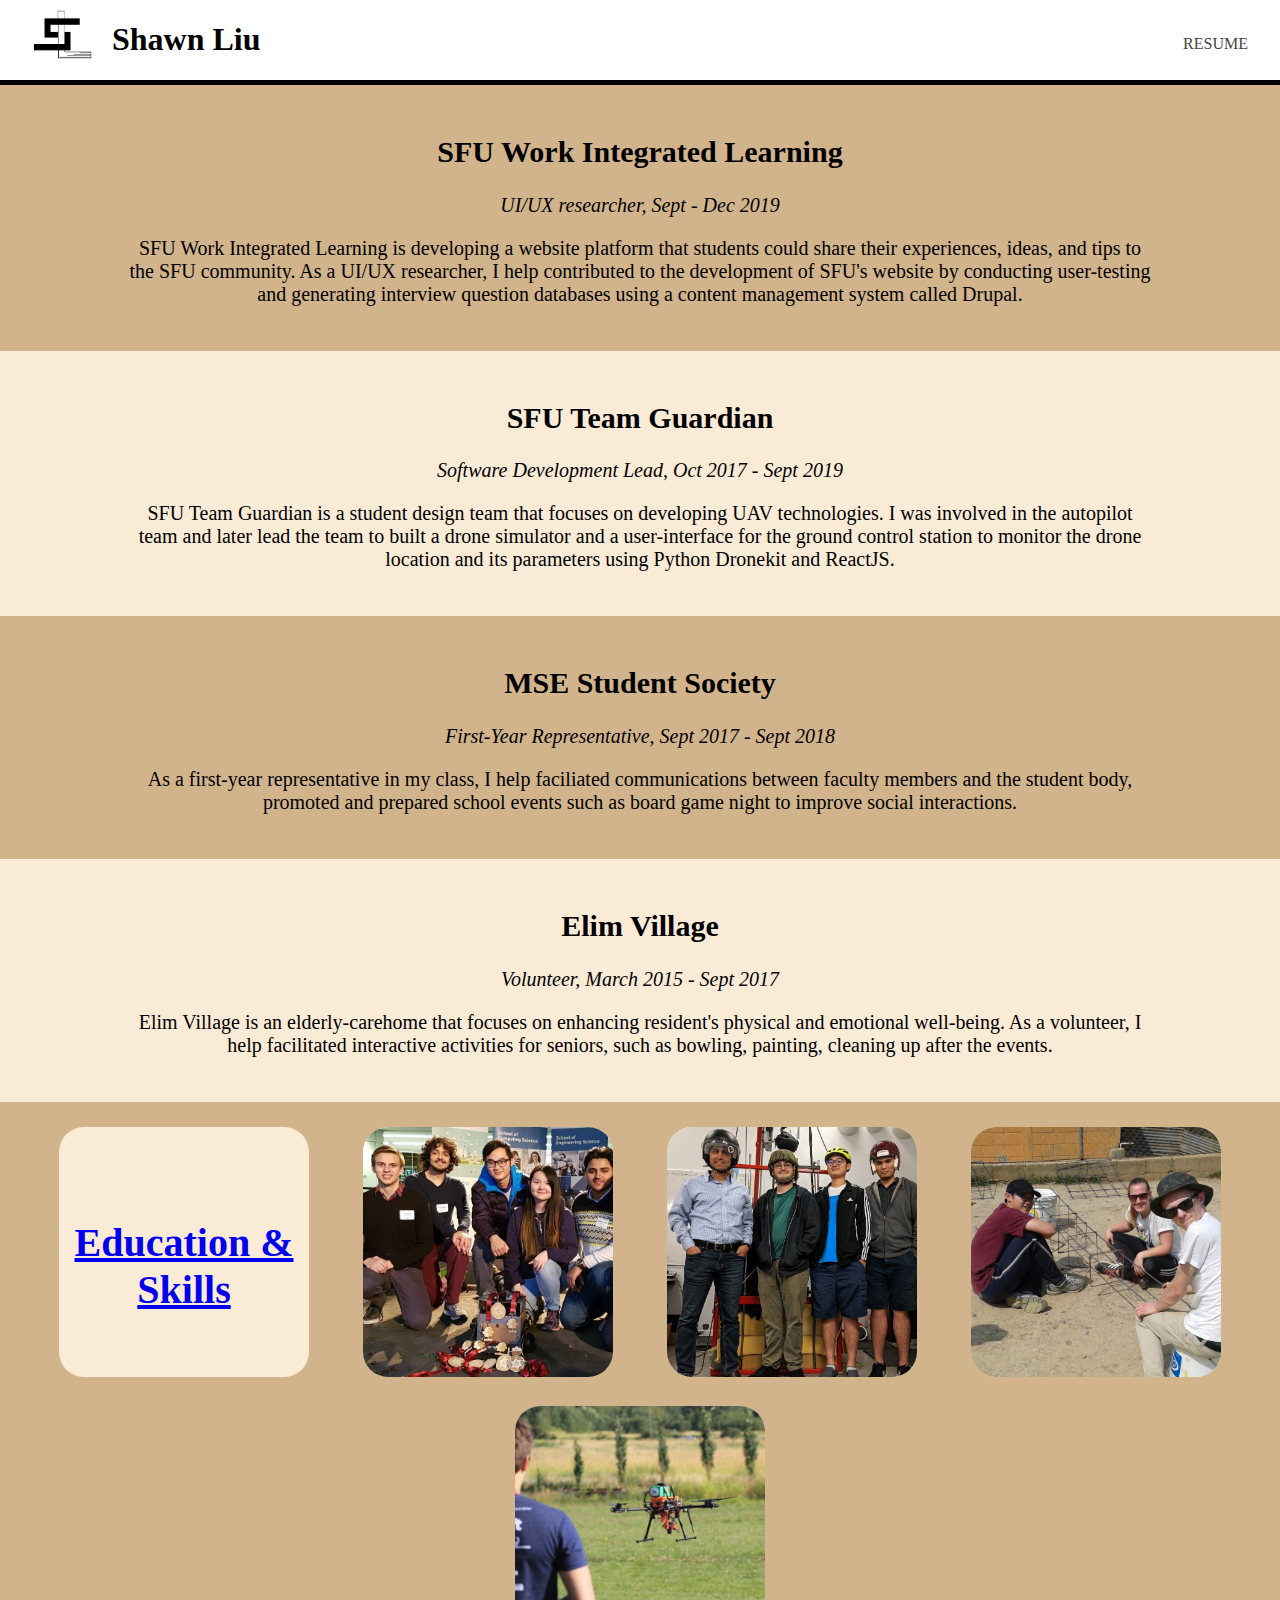
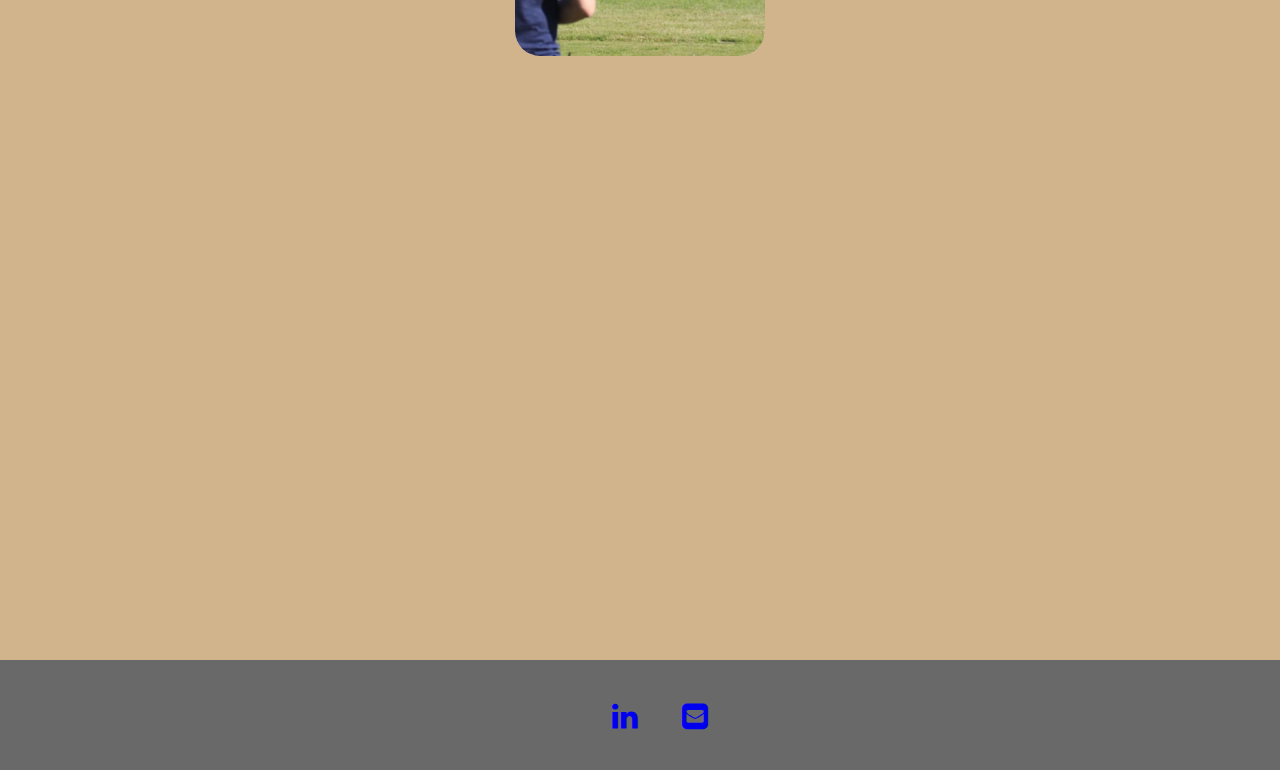
==== community.htm @ d1d61479 "Add files via upload" ====
<!DOCTYPE HTML> <!--Tells user which html version you are using -->
<html lang ="en">
    <head> 
    <meta charset = "utf-8">
    <meta name = "description" content="Personal websites"> <!-- this is used to help the search engine to find what the users are looking for-->
    <meta name="viewport" content="width=device-width, initial-scale=1">
    <title> Portfolio-Shawn Liu </title> <!-- Shows on the tab that this is "Shawn's Website" -->
    <link rel= "stylesheet" href="Shawn_web.css">
    <link rel= "stylesheet" href="https://stackpath.bootstrapcdn.com/font-awesome/4.7.0/css/font-awesome.min.css"> <!--https://www.bootstrapcdn.com/fontawesome/-->
    <body>
        <div id = "container">
            <div id = "main">
        <!--<div class = "top-container">
            <a name = "back-to-top">
                <img src = "Shawn%20web%20pic/shieldX%20group%20photo2.jpg" alt = "grad" class = "grad"></a>
            <!--<img src = "Shawn web pic/logo3.png" alt = "logo" class = "logoTop">-->
            <!--<h1 class = "heading"><span>Shawn Liu</span></h1> this well set the name for the top--> 
            <!--<p class = "headingQuote"><span><i>"You can do anything you set your mind to."</i> -Benjamin Franklin </span></p>-->
        </div>
                
        <header class = "header" id = "myHeader">
            <div class= "inner">
        <img src = "Shawn web pic/logo3.png" alt = "logo" class = "logo">
        <h1 class= "name"> Shawn Liu </h1>
        <nav>
            <ul>
                <!--<li> <a href = "#aboutme"> About Me</a></li>-->
                <!--<li> <a href = "#back-to-top">Back to Top </a> </li>-->
                <!--<li> <a href = "#education"> Education & Awards </a> </li>--> 
                <!--<li> <a href = "#Contact"> Contact </a></li>-->
                <!-- <li> <a href = "index.htm"> Home</a></li>-->
                <li> <a href = "Resume%20(10-15-2019).pdf"> Resume </a></li>
            </ul>
        </nav>
        </div>
        </header>
                
             <section class = "profile_section">
               <div class = "text">
               <h2> SFU Work Integrated Learning </h2>
                   <p><i>UI/UX researcher, Sept - Dec 2019</i></p>
                   <p>SFU Work Integrated Learning is developing a website platform that students could share their experiences, ideas, and tips to the SFU community. As a UI/UX researcher, I help contributed to the development of SFU's website by conducting user-testing and generating interview question databases using a content management system called Drupal.</p>
               </div>
           </section>
        
           <section class = "section1">
               <div class = "text">
               <h2> SFU Team Guardian</h2>
                   <p><i>Software Development Lead, Oct 2017 - Sept 2019</i></p>
                   <p>SFU Team Guardian is a student design team that focuses on developing UAV technologies. I was involved in the autopilot team and later lead the team to built a drone simulator and a user-interface for the ground control station to monitor the drone location and its parameters using Python Dronekit and ReactJS.</P>
               </div>
           </section>
        
        <section class = "profile_section">
               <div class = "text">
               <h2> MSE Student Society </h2>
                   <p><i>First-Year Representative, Sept 2017 - Sept 2018</i></p>
                   <p>As a first-year representative in my class, I help faciliated communications between faculty members and the student body, promoted and prepared school events such as board game night to improve social interactions.</p>
               </div>
           </section>
        
        <section class = "section1">
               <div class = "text">
               <h2> Elim Village</h2>
                   <p><i>Volunteer, March 2015 - Sept 2017</i></p>
                   <p>Elim Village is an elderly-carehome that focuses on enhancing resident's physical and emotional well-being. As a volunteer, I help facilitated interactive activities for seniors, such as bowling, painting, cleaning up after the events. </P>
               </div>
           </section>
                
           <section class = "career">
	           <!--<h2> Experiences</h2>--> 
           <div id = "box-wrap">
               
               <!--<a href = "roadtrip.htm">--><div class = "image-box">
                   <span id = "box1"></span>
                       <div class="thumb_content">
                           <h1><a href = "education.htm">Education & Skills</a></h1>
                       </div>
                   </div>
    
               <div class = "image-box">
                   <span id = "box2"></span>
                       <div class="thumb_content">
                           <h1><a href = "project.htm">Projects</a></h1>
                           <!--<p>Student Competition at SFU</p>-->
                       </div>
               </div>
               
               <!--<a href = "shieldX.htm">--><div class = "image-box">
                   <span id = "box3"></span>
                       <div class="thumb_content">
                           <h1><a href = "work.htm">Work Experience</a></h1>
                           <!--<p>At Shield-X Technology</p>-->
                   </div>
                   </div>
               
                <div class = "image-box">
                   <span id = "box4"></span>
                       <div class="thumb_content">
                           <h1><a href = "community.htm">Community Involvement</a></h1>
                           <!--<p>Part II</p>-->
                       </div>
               </div>
    
               <div class = "image-box">
                   <span id = "box5"></span>
                       <div class="thumb_content">
                           <h1><a href = "index.htm">About Me</h1>
                           <!--<p>UAV club at SFU</p>-->
                       </div>
               </div>
           </div>
    </section>
        </div>
        </div>
           <footer>
               <div ID = "wrapper">
           <h2> <a name = "Contact"></a> </h2>
              <div class = "wrapper">
                  <ul>
                      <!--<li class = "footer-icon"><i class="fa fa-facebook-square"></i></li>-->
                      <!--<li class = "footer-icon"><i class="fa fa-instagram"></i></li>-->
                      <li class = "footer-icon"><a href = "https://www.linkedin.com/in/shawn-j-liu/"><i class="fa fa-linkedin"></i></a></li>
                      <li class = "footer-icon"><a href = "liushawnshawn@gmail.com"><i class="fa fa-envelope-square"></i></a></li>
                      <!--<li class = "footer-icon"><i class="fa fa-phone-square"></i></li>-->
                  </ul>
               </div>
               </div>
           </footer>

    <script src="https://ajax.googleapis.com/ajax/libs/jquery/3.4.1/jquery.min.js"></script> <!-- include JQuery-->
    <script>
        //Fades in the page by removing the fade out class.
        document.body.className += ' fade-out';
        $(function() {
            $('body').removeClass('fade-out');
        });
        // When the user scrolls the page, execute myFunction 
        window.onscroll = function() {myFunction()};

        // Get the header
        var header = document.getElementById("myHeader");

        // Get the offset position of the navbar
        var sticky = header.offsetTop;

        // Add the sticky class to the header when you reach its scroll position. Remove "sticky" when you leave the scroll position
        function myFunction() {
            if (window.pageYOffset > sticky) {
                header.classList.add("sticky");
            } else {
            header.classList.remove("sticky");
            }
        }
    </script>
    </body>
    </head>
    
    
</html>
---- Shawn_web.css ----
html {
    height: 100%;
    margin: 0;
    padding: 0; 
    #font: arial; 
}
body {
    height 100%; 
    margin:0;
    padding: 0px; 
    z-index: -10; 
    
    opacity: 1;
    transition: 1s opacity; 
}

body.fade-out {
    opacity: 0;
    transition: none;
}

.heading{
    position: absolute;
    top: 40px;
    left: -500px;
    width: 100%;
}

.heading span{
    color:white;
    font: bold 45px Helvetica;
    padding: 10px;
}

.headingQuote{
    position: absolute; 
    top: 500px;
    left: 1000px;
    width:30%; 
}

.headingQuote span{
    color:white;
    font: bold 35px Helvetica;
    padding: 10px;
}
.name {
    float: left; 
    padding-left: 20px;
}

.logo {
    padding-top: 10px;
    float: left;
    width: 60px;
}

nav {
    float: right;
}

header::after {
    content: '';
    display: table;
    clear: both;
}

nav ul{
    margin: 0;
    padding: 0;
    list-style: none;
}

nav li{
    display: inline-block; 
    #margin-left: 35px; 
    padding-top: 30px; 
    position: relative;
}

nav ul li a {
    color: #444; 
    text-decoration: none;
    text-transform: uppercase; 
}

nav a:hover {
    color:#000; 
}

nav a::before {
    content: '';
    display: block;
    height: 5px;
    width: 100%;
    background-color: #444; 
    
    top:0;
    width: 0%;
}

nav a:hover:before{
    width: 100%; 
}

.header{ 
    background-color: white;
    border-bottom: 5px solid black; 
    z-index: 2; 
}

.inner{
    width: 95%;
    margin: 0 auto;  
}
.profile {
    display:block;
    margin-left: auto;
    margin-right: auto;
    vertical-align: middle; 
    border-radius: 50%;
    border-style: solid;
    height: 250px;
    width: auto;
}

.profile_section {
    padding-top: 25px;
    padding-bottom: 25px; 
    margin: auto; 
    width: 100%;
    #background-image: url("file:///C:/Users/Shawn/Desktop/Shawn%20web%20pic/background_photo.jpg"); 
    #background-size: 1600px; 
    #background-repeat: no-repeat; 
    #background-attachment: fixed; 
    background-color: tan;
   
}

.section1 {
    background-color: antiquewhite; 
    padding-top: 25px;
    padding-bottom: 25px; 
    margin: auto; 
    width: 100%;
    z-index: 1;
}

/* The sticky class is added to the header with JS when it reaches its scroll position */
.sticky {
  position: fixed;
  top: 0;
  width: 100%
}

.top-container {
  position: relative; 
  text-align: center;
}


.sticky + .profile_section {
  padding-top: 120px;
}

.grad{
    width: 100%; 
}

.career{ 
    padding-top: 25px; 
    #padding-bottom: 0px; 
    margin: auto; 
    width: 100%;
    #background-image: url("file:///C:/Users/Shawn/Desktop/Shawn%20web%20pic/background_photo.jpg"); 
    #background-size: 1300px; 
    #background-repeat: no-repeat; 
    #background-attachment: fixed; 
    background-color: tan;
    vertical-align: middle; 
}

@media only screen and (max-width: 1525px) {
    .career{
        padding-bottom: 575px; 
    }
    .headingQuote{
    z-index: -100;  
}
}

@media only screen and (max-width: 920px) {
    .career{
        padding-bottom: 0px; 
    }
}

@media only screen and (max-width: 615px) {
    .career{
        padding-bottom: 0px; 
    }
   
}

.career h2{
    text-align: center; 
}


box-wrap{
    width:100%; 
    #height: 0px; 
    margin: 0 auto; 
    overflow: relative; 
    text-align: center; 
    
}

.image-box{
    width: 250px;
    height: 250px;
    #float: left;
    display: inline-block;
    overflow: hidden;
    position: relative; 
    margin: 0px 25px 25px 25px; 
    background: antiquewhite; 
    border-radius: 10%;
    #border: 1px solid #666;
    text-align: left; 
    
}

.thumb_content{
    padding: 65px 15px 0 15px; color: black;
    text-align: center; 
    font-size: 15pt;
}

#box1{
    top: 0; 
    width: 250px; 
    height: 250px;
    position: absolute; 
    display: inline-block; 
    background: url("Shawn%20web%20pic/road_trip.jpg") no-repeat; 
    background-size: 400px;  
    
    -webkit-transition: top .3s ease-in-out; 
}

#box2{
    top: 0; 
    width: 250px; 
    height: 250px;
    position: absolute; 
    display: inline-block; 
    background: url("Shawn web pic/ecobotteam1.jpg") no-repeat; 
    background-size: 270px;
    
    -webkit-transition: top .3s ease-in-out; 
}

#box3{
    top: 0; 
    width: 250px; 
    height: 250px;
    position: absolute; 
    display: inline-block; 
    background: url("Shawn web pic/shieldX group photo.jpg") no-repeat; 
    background-size: 260px;
    
    -webkit-transition: top .3s ease-in-out; 
}

#box4{
    top: 0; 
    width: 250px; 
    height: 250px;
    position: absolute; 
    display: inline-block; 
    background: url("Shawn%20web%20pic/community%20involvement.jpg") no-repeat; 
    background-size: 260px;
    
    -webkit-transition: top .3s ease-in-out; 
}

#box5{
    top: 0; 
    width: 250px; 
    height: 250px;
    position: absolute; 
    display: inline-block; 
    background: url("Shawn%20web%20pic/drone.png") no-repeat; 
    background-size: 270px;
    
    -webkit-transition: top .3s ease-in-out; 
}
.image-box:hover #box1 {
    top: -250px;
}

.image-box:hover #box2 {
    top: -250px;
}

.image-box:hover #box3 {
    top: -250px;
}
.image-box:hover #box4 {
    top: -250px;
}
.image-box:hover #box5 {
    top: -250px;
}
.footer-icon{
    #list-style:none;
    #margin: auto;
    display: inline-block;
    font-size: 30px;
    padding: 20px 20px;
    color: #fff;
    #border: 1px solid #fff;
    #border-radius: 25%;
    transition: .5s; 
}

.text{
    margin: auto; 
    font-size: 20px; 
    width: 80%; 
    position: relative; 
    text-align: center; 
}


footer{
    background-color: dimgrey; 
    text-align: center; 
    position: absolute; 
    width: 100%;
    float: center;
}
.footer-icon:hover {
    color: #292929;
    #border: 1px solid #292929;
    transition: .5s; 
}



.text h2{
    float: center; 
}

@viewport {
    width: device-width;
    zoom: 1.0; 
}


#container {
    #min-height: 80%;
    text-align: center; 
}

#main {
    overflow: hidden;
}
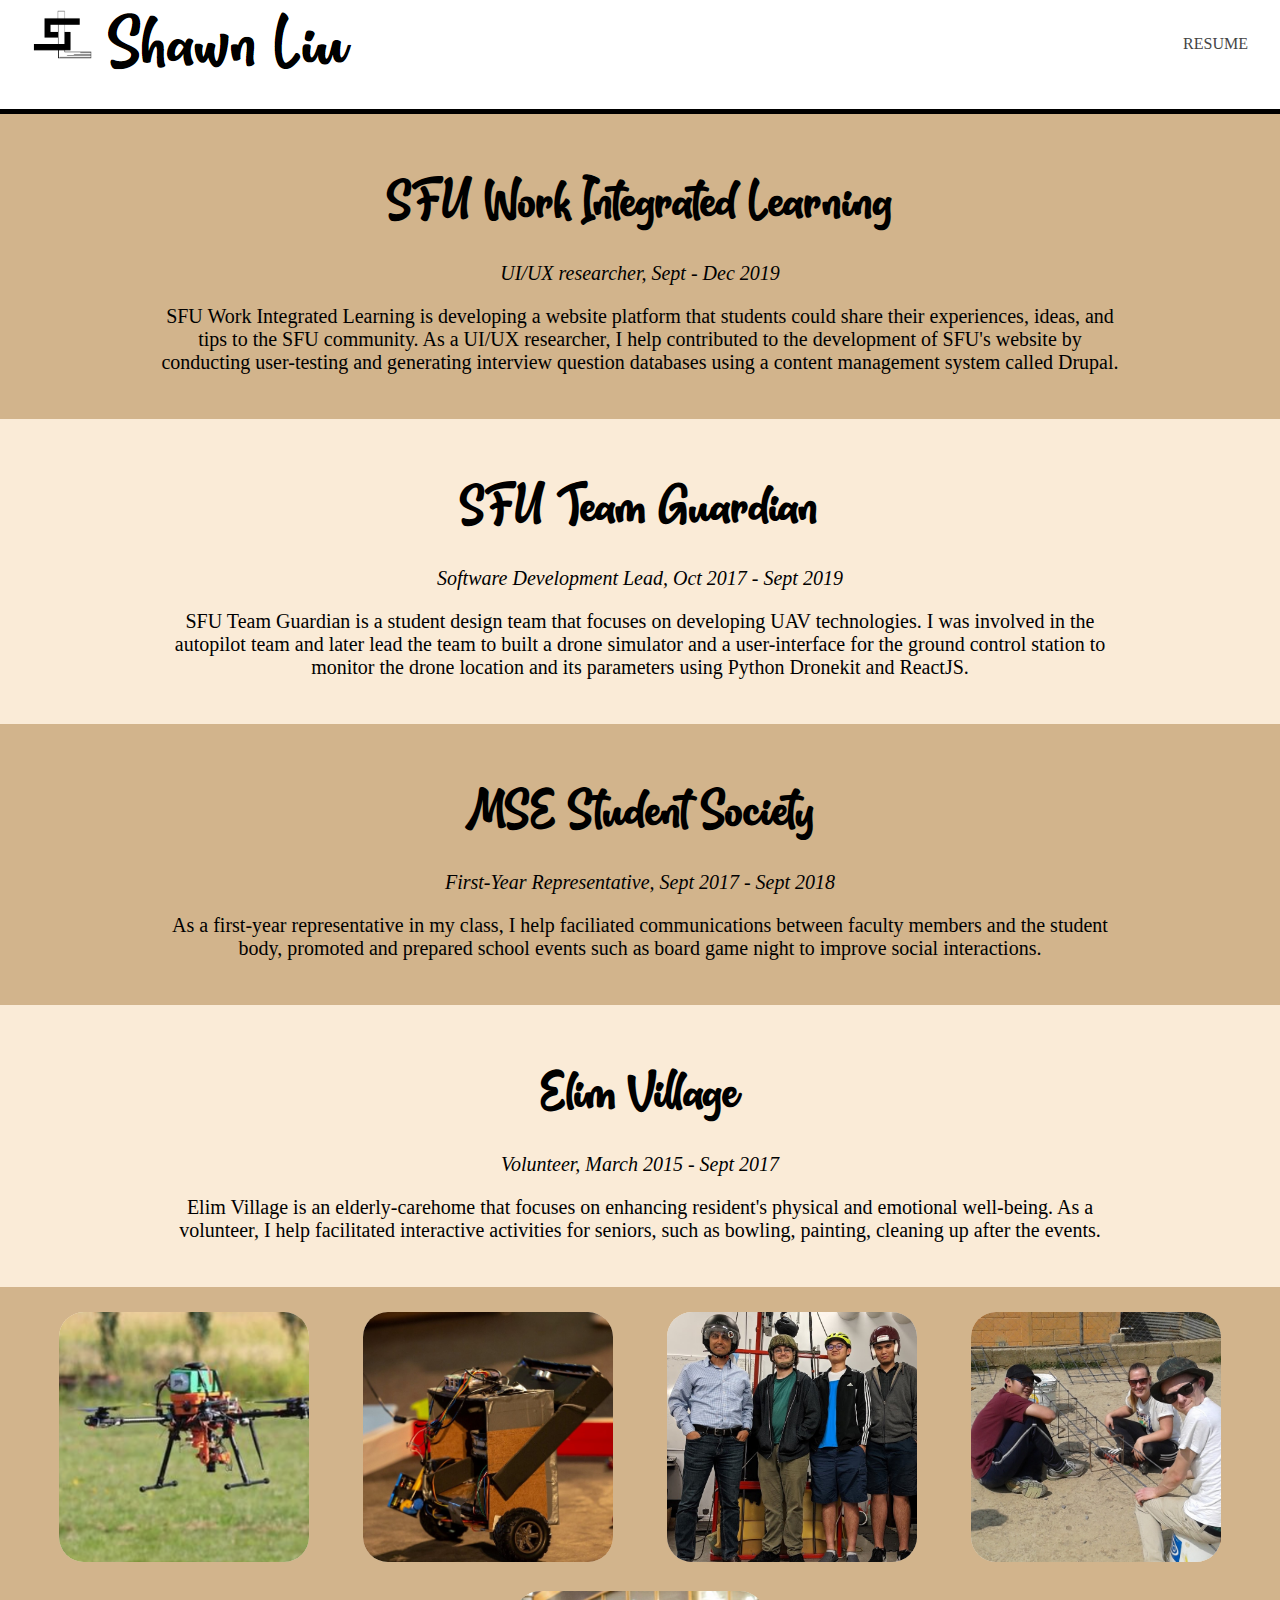
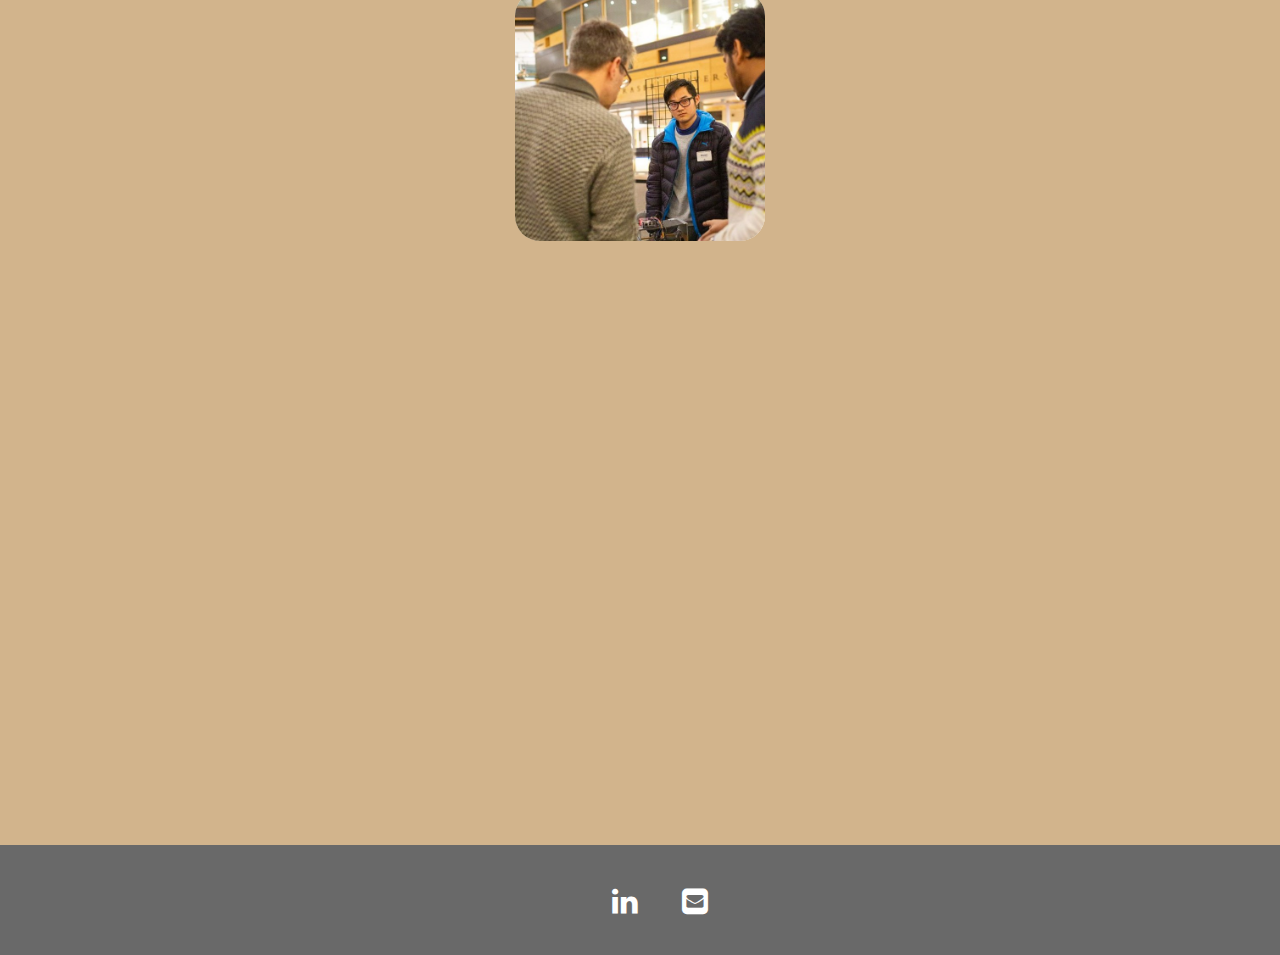
==== commit 884f956a: "Add files via upload" ====
--- a/community.htm
+++ b/community.htm
@@ -21,7 +21,7 @@
         <header class = "header" id = "myHeader">
             <div class= "inner">
         <img src = "Shawn web pic/logo3.png" alt = "logo" class = "logo">
-        <h1 class= "name"> Shawn Liu </h1>
+        <h1 class= "name"> <img src = "Shawn web pic/name title.png" ></h1>
         <nav>
             <ul>
                 <!--<li> <a href = "#aboutme"> About Me</a></li>-->
@@ -73,15 +73,15 @@
                
                <!--<a href = "roadtrip.htm">--><div class = "image-box">
                    <span id = "box1"></span>
-                       <div class="thumb_content">
-                           <h1><a href = "education.htm">Education & Skills</a></h1>
+                       <div class="thumb_content" >
+                           <h1><a href = "education.htm" data-ajax="false">Education & Skills</a></h1>
                        </div>
                    </div>
     
                <div class = "image-box">
                    <span id = "box2"></span>
                        <div class="thumb_content">
-                           <h1><a href = "project.htm">Projects</a></h1>
+                           <h1><a href = "project.htm" data-ajax="false">Projects</a></h1>
                            <!--<p>Student Competition at SFU</p>-->
                        </div>
                </div>
@@ -89,7 +89,7 @@
                <!--<a href = "shieldX.htm">--><div class = "image-box">
                    <span id = "box3"></span>
                        <div class="thumb_content">
-                           <h1><a href = "work.htm">Work Experience</a></h1>
+                           <h1><a href = "work.htm" data-ajax="false">Work Experience</a></h1>
                            <!--<p>At Shield-X Technology</p>-->
                    </div>
                    </div>
@@ -97,7 +97,7 @@
                 <div class = "image-box">
                    <span id = "box4"></span>
                        <div class="thumb_content">
-                           <h1><a href = "community.htm">Community Involvement</a></h1>
+                           <h1><a href = "community.htm" data-ajax="false">Community Involvement</a></h1>
                            <!--<p>Part II</p>-->
                        </div>
                </div>
@@ -105,7 +105,7 @@
                <div class = "image-box">
                    <span id = "box5"></span>
                        <div class="thumb_content">
-                           <h1><a href = "index.htm">About Me</h1>
+                           <h1><a href = "index.htm" data-ajax="false">About Me</h1>
                            <!--<p>UAV club at SFU</p>-->
                        </div>
                </div>
@@ -152,6 +152,8 @@
             header.classList.remove("sticky");
             }
         }
+        
+   
     </script>
     </body>
     </head>
--- a/Shawn_web.css
+++ b/Shawn_web.css
@@ -46,7 +46,10 @@
 }
 .name {
     float: left; 
-    padding-left: 20px;
+    padding-left: 10px;
+    font-family: Velfo;
+    margin-top: 0px;
+    margin-bottom: 0px;
 }
 
 .logo {
@@ -62,7 +65,7 @@
 header::after {
     content: '';
     display: table;
-    clear: both;
+    clear: both; 
 }
 
 nav ul{
@@ -230,11 +233,19 @@
     text-align: left; 
     
 }
-
+@font-face{
+    font-family: Velfo;
+    src:url("Shawn%20web%20pic/Velfo.otf");
+    src:local('Velfo'),
+        local('Velfo'),
+        url('Velfo.otf') format('opentype'),
+        url('Velfo.svg#font') format('svg');
+}
 .thumb_content{
-    padding: 65px 15px 0 15px; color: black;
+    padding: 35px 15px 0 15px; color: black;
     text-align: center; 
     font-size: 15pt;
+    font-family: Velfo; 
 }
 
 #box1{
@@ -243,7 +254,7 @@
     height: 250px;
     position: absolute; 
     display: inline-block; 
-    background: url("Shawn%20web%20pic/road_trip.jpg") no-repeat; 
+    background: url("Shawn web pic/drone.png") no-repeat; 
     background-size: 400px;  
     
     -webkit-transition: top .3s ease-in-out; 
@@ -255,7 +266,7 @@
     height: 250px;
     position: absolute; 
     display: inline-block; 
-    background: url("Shawn web pic/ecobotteam1.jpg") no-repeat; 
+    background: url("Shawn%20web%20pic/ecobot.jpg") no-repeat; 
     background-size: 270px;
     
     -webkit-transition: top .3s ease-in-out; 
@@ -291,7 +302,7 @@
     height: 250px;
     position: absolute; 
     display: inline-block; 
-    background: url("Shawn%20web%20pic/drone.png") no-repeat; 
+    background: url("Shawn web pic/me and ecobot.jpg") no-repeat; 
     background-size: 270px;
     
     -webkit-transition: top .3s ease-in-out; 
@@ -325,10 +336,22 @@
     transition: .5s; 
 }
 
+.footer-icon a{
+    text-decoration: none;
+    color: #fff;
+    transition: .5s; 
+}
+
+.footer-icon a:hover{
+    text-decoration: none;
+    color: #fff;
+    transition: .5s; 
+}
+
 .text{
     margin: auto; 
     font-size: 20px; 
-    width: 80%; 
+    width: 75%; 
     position: relative; 
     text-align: center; 
 }
@@ -367,3 +390,16 @@
 #main {
     overflow: hidden;
 }
+
+.thumb_content a{
+    text-decoration: none;
+    color: black;
+}
+
+.thumb_content a:hover{
+    color: black;
+}
+
+h2{
+    font-family: Velfo;
+}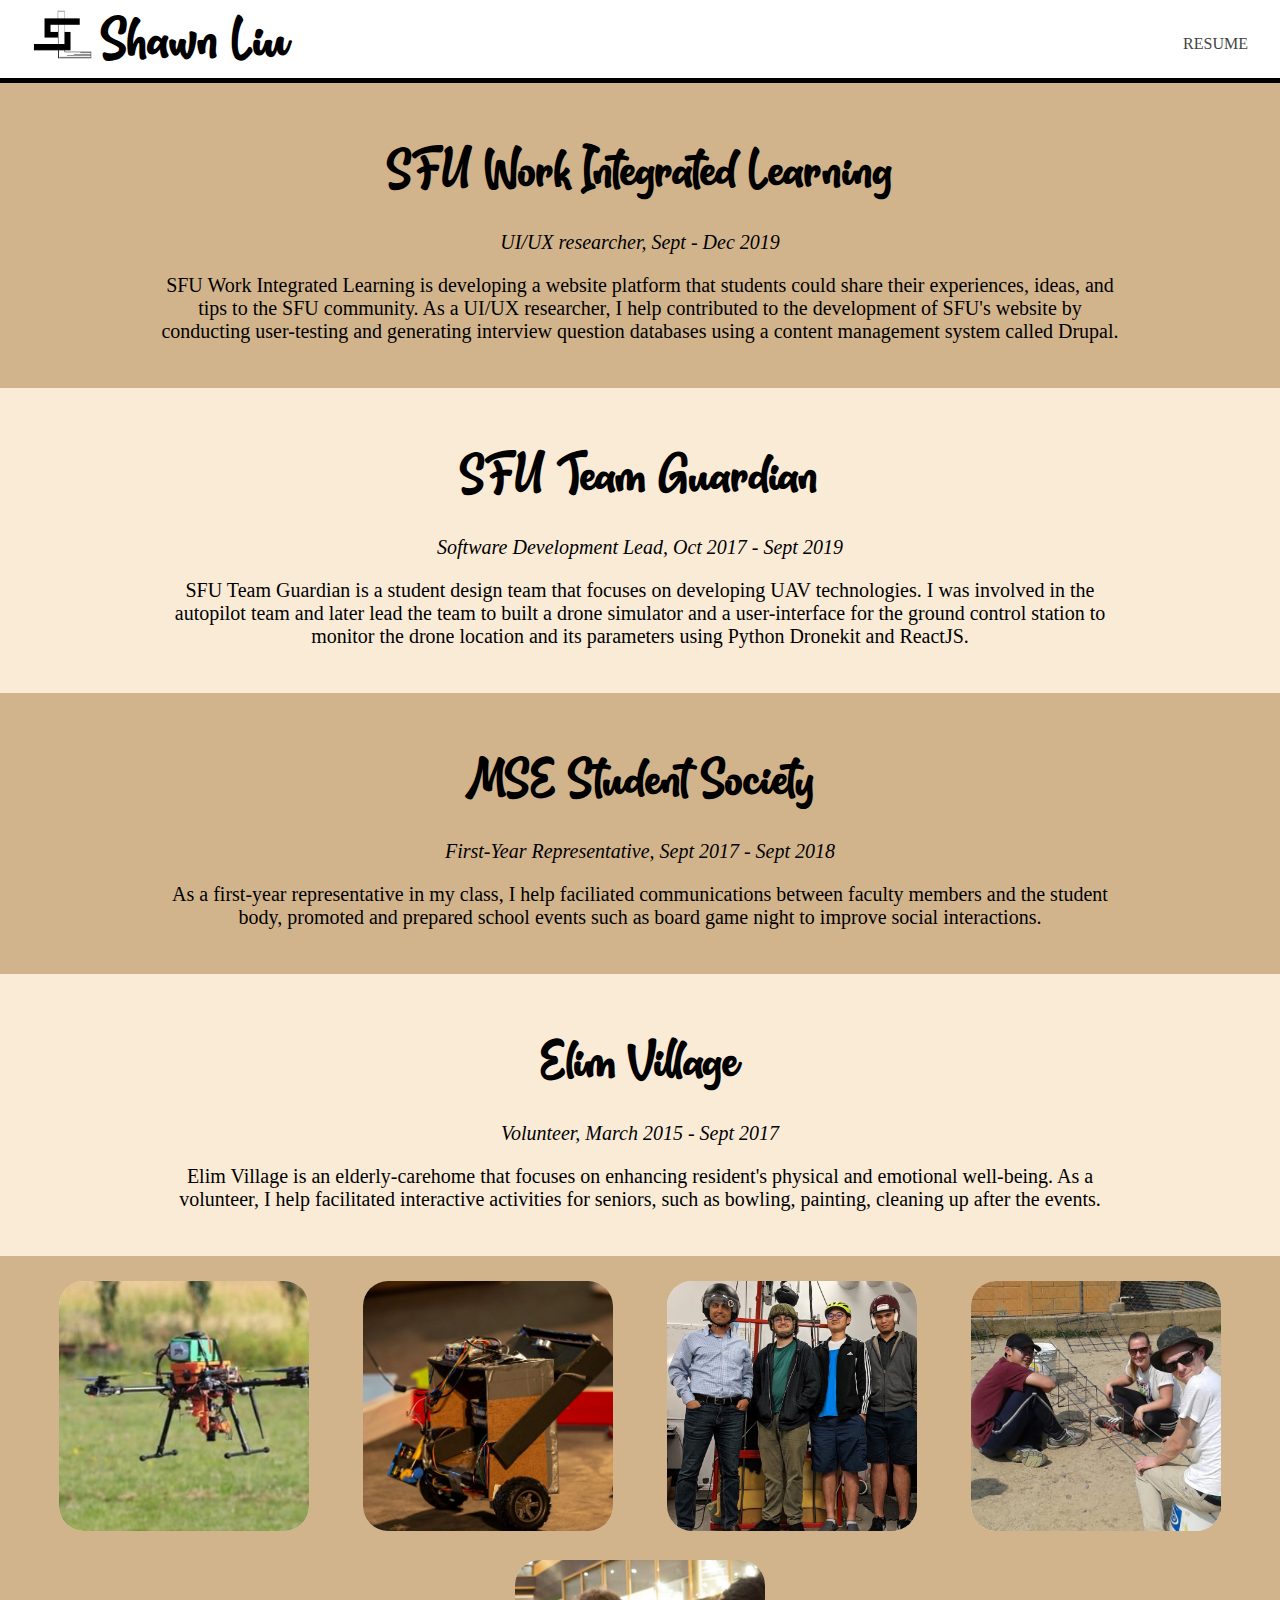
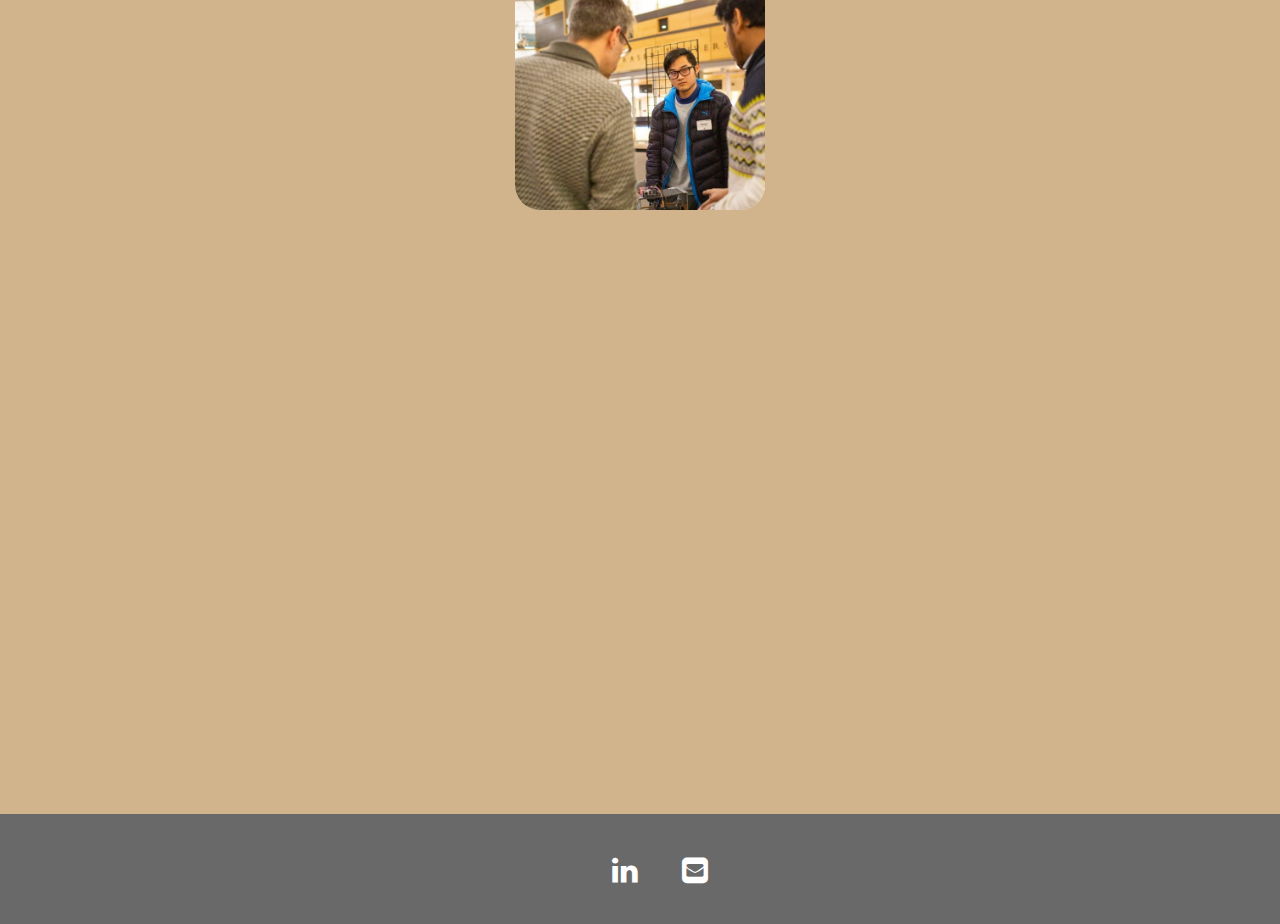
==== commit cc7c9d87: "Add files via upload" ====
--- a/community.htm
+++ b/community.htm
@@ -21,7 +21,8 @@
         <header class = "header" id = "myHeader">
             <div class= "inner">
         <img src = "Shawn web pic/logo3.png" alt = "logo" class = "logo">
-        <h1 class= "name"> <img src = "Shawn web pic/name title.png" ></h1>
+        <!--<h1 class= "name"> <img src = "Shawn web pic/name title.png" ></h1>-->
+        <h1 class= "name"> Shawn Liu</h1>   
         <nav>
             <ul>
                 <!--<li> <a href = "#aboutme"> About Me</a></li>-->
--- a/Shawn_web.css
+++ b/Shawn_web.css
@@ -50,6 +50,12 @@
     font-family: Velfo;
     margin-top: 0px;
     margin-bottom: 0px;
+}
+
+.name img{
+    #padding-top:5pt;
+    #width:130pt;
+    #height:auto;
 }
 
 .logo {
@@ -401,5 +407,5 @@
 }
 
 h2{
-    font-family: Velfo;
+    font-family: Velfo, Verdana;
 }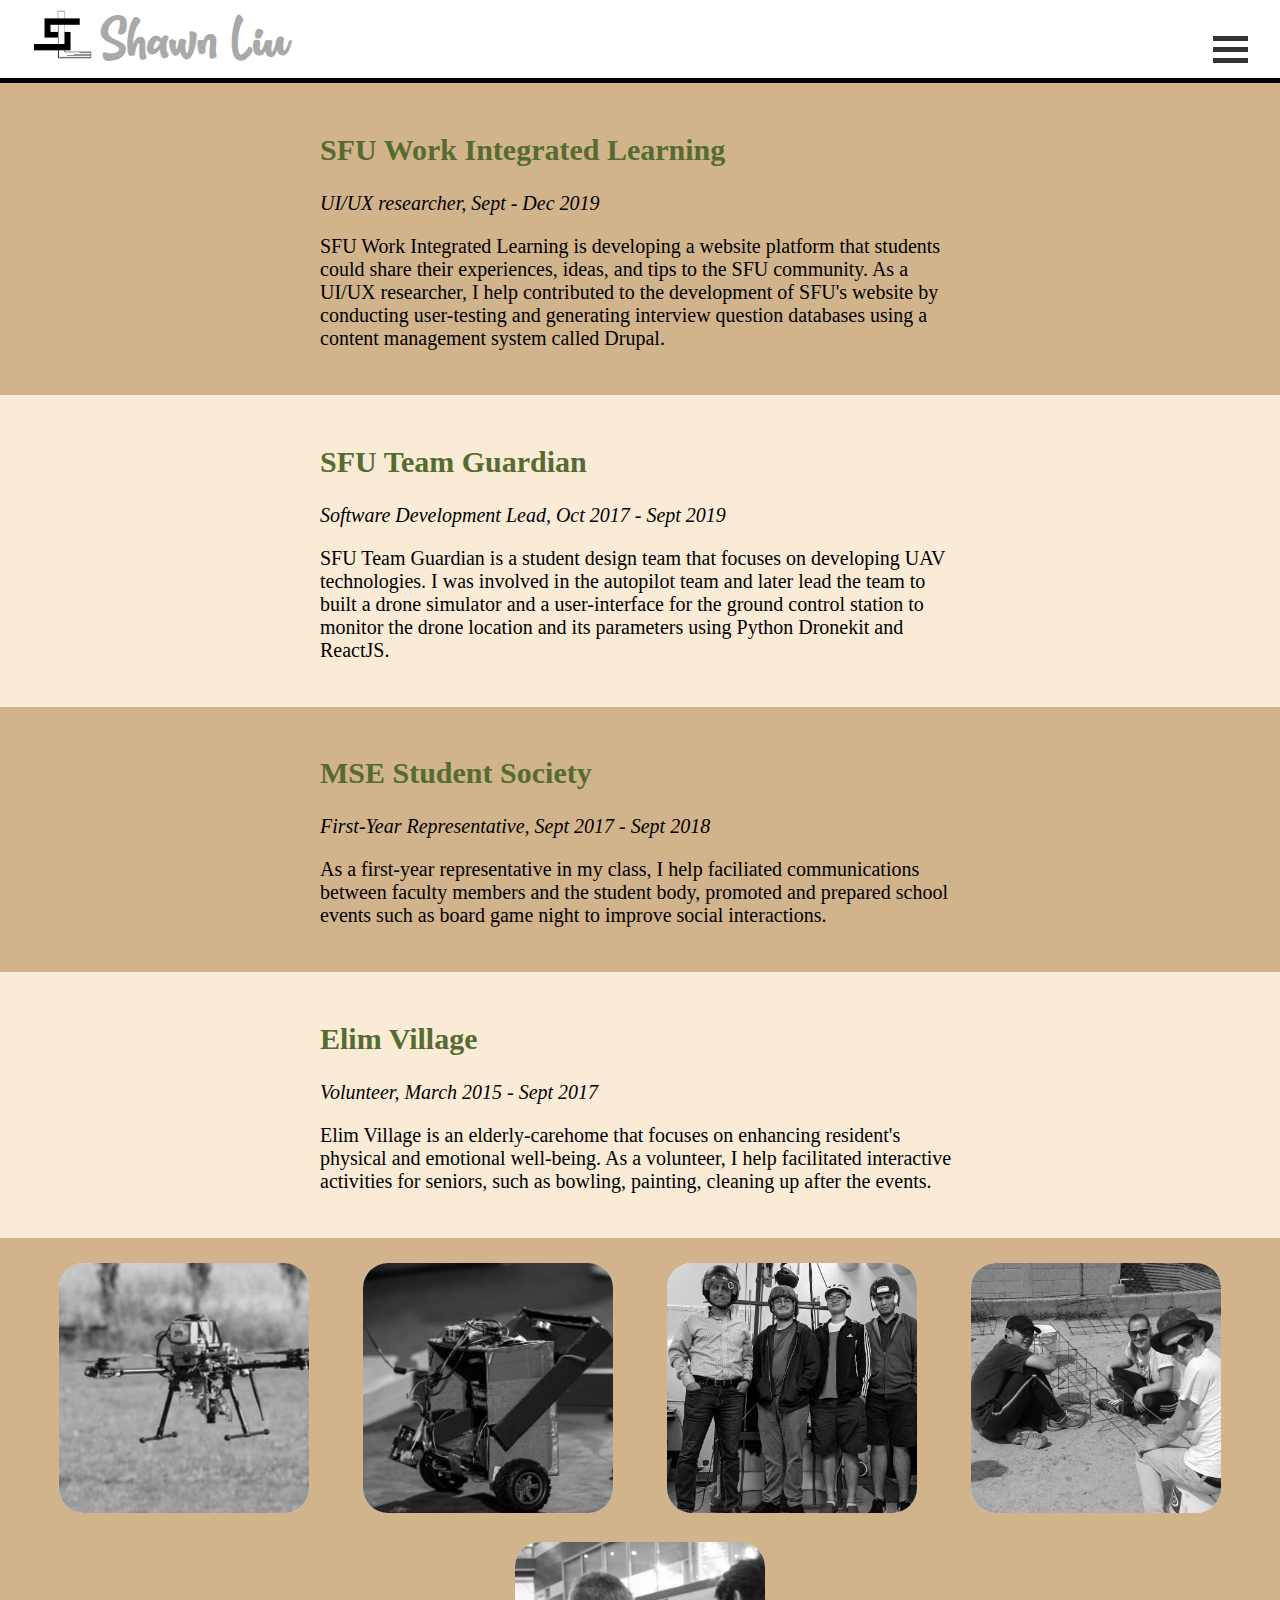
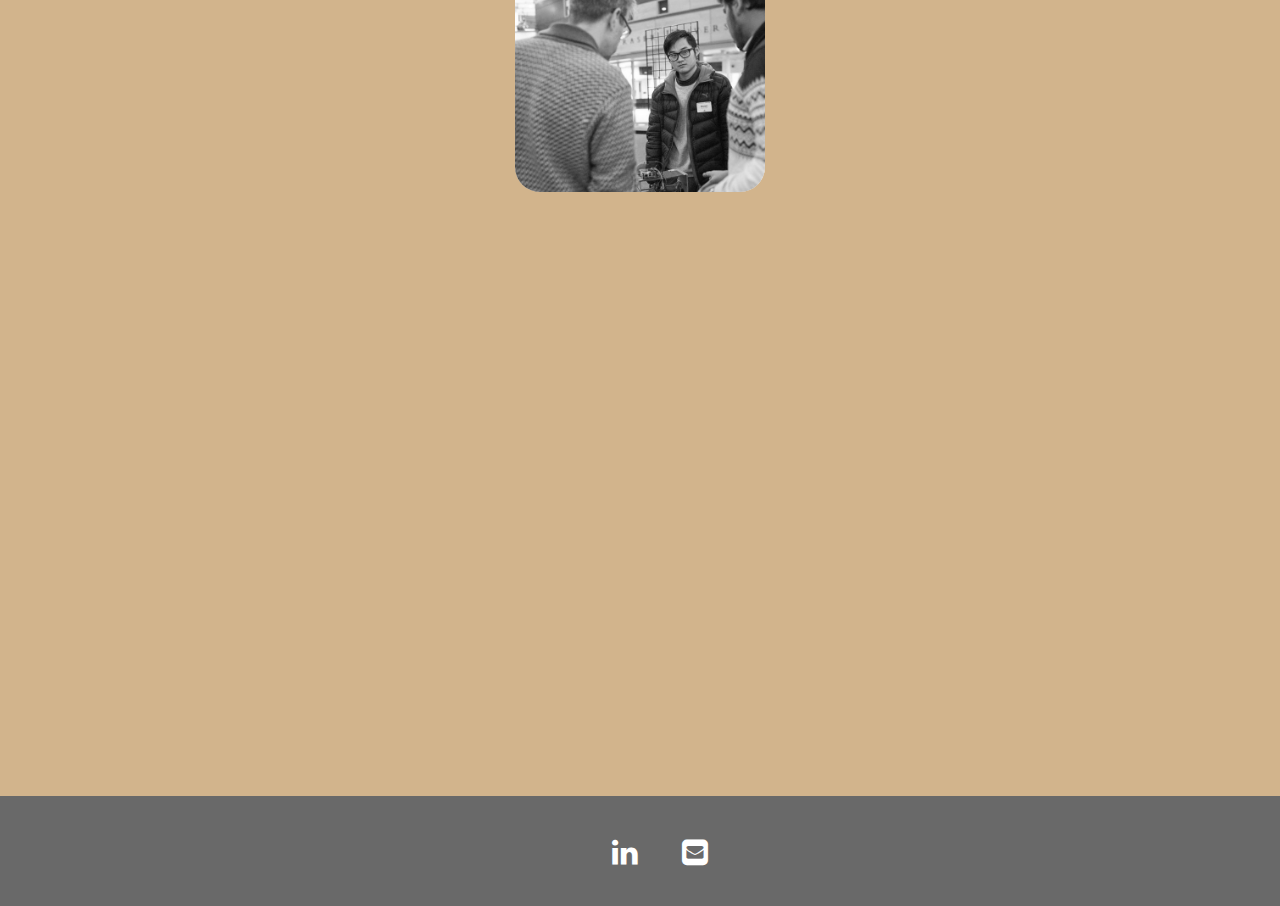
==== commit cfc632d6: "Add files via upload" ====
--- a/community.htm
+++ b/community.htm
@@ -25,12 +25,22 @@
         <h1 class= "name"> Shawn Liu</h1>   
         <nav>
             <ul>
-                <!--<li> <a href = "#aboutme"> About Me</a></li>-->
-                <!--<li> <a href = "#back-to-top">Back to Top </a> </li>-->
-                <!--<li> <a href = "#education"> Education & Awards </a> </li>--> 
-                <!--<li> <a href = "#Contact"> Contact </a></li>-->
-                <!-- <li> <a href = "index.htm"> Home</a></li>-->
-                <li> <a href = "Resume%20(10-15-2019).pdf"> Resume </a></li>
+                <li> <div class="dropdown">
+                    <div class="container1" onclick="myFunction(this)">
+                        <div class="bar1"></div>
+                        <div class="bar2"></div>
+                        <div class="bar3"></div>
+                        </div>
+                        <!--<button class="dropbtn">Dropdown</button>-->
+                        <div class="dropdown-content">
+                        <a href = "index.htm" data-ajax="false">About Me</a>
+                        <a href = "education.htm" data-ajax="false">Education & Skills</a>
+                        <a href = "project.htm" data-ajax="false">Projects</a>
+                        <a href = "work.htm" data-ajax="false">Work Experience</a>
+                        <a href = "community.htm" data-ajax="false">Community Involvement</a>
+                        <a href = "Resume%20(10-15-2019).pdf">My Resume</a>
+                        </div>
+                    </div></li>
             </ul>
         </nav>
         </div>
@@ -154,8 +164,8 @@
             }
         }
         
-   
     </script>
+    
     </body>
     </head>
     
--- a/Shawn_web.css
+++ b/Shawn_web.css
@@ -50,6 +50,7 @@
     font-family: Velfo;
     margin-top: 0px;
     margin-bottom: 0px;
+    color:darkgrey;
 }
 
 .name img{
@@ -164,7 +165,13 @@
 
 .top-container {
   position: relative; 
-  text-align: center;
+  text-align: left;
+}
+
+.top-container img{
+    -webkit-filter: grayscale(100%); /* Safari 6.0 - 9.0 */
+    filter: grayscale(100%);
+    height: 20%;
 }
 
 
@@ -264,7 +271,10 @@
     background-size: 400px;  
     
     -webkit-transition: top .3s ease-in-out; 
-}
+     -webkit-filter: grayscale(100%); /* Safari 6.0 - 9.0 */
+    filter: grayscale(100%);
+}
+
 
 #box2{
     top: 0; 
@@ -274,7 +284,8 @@
     display: inline-block; 
     background: url("Shawn%20web%20pic/ecobot.jpg") no-repeat; 
     background-size: 270px;
-    
+    -webkit-filter: grayscale(100%); /* Safari 6.0 - 9.0 */
+    filter: grayscale(100%);
     -webkit-transition: top .3s ease-in-out; 
 }
 
@@ -286,7 +297,8 @@
     display: inline-block; 
     background: url("Shawn web pic/shieldX group photo.jpg") no-repeat; 
     background-size: 260px;
-    
+    -webkit-filter: grayscale(100%); /* Safari 6.0 - 9.0 */
+    filter: grayscale(100%);
     -webkit-transition: top .3s ease-in-out; 
 }
 
@@ -298,7 +310,8 @@
     display: inline-block; 
     background: url("Shawn%20web%20pic/community%20involvement.jpg") no-repeat; 
     background-size: 260px;
-    
+    -webkit-filter: grayscale(100%); /* Safari 6.0 - 9.0 */
+    filter: grayscale(100%);
     -webkit-transition: top .3s ease-in-out; 
 }
 
@@ -310,7 +323,8 @@
     display: inline-block; 
     background: url("Shawn web pic/me and ecobot.jpg") no-repeat; 
     background-size: 270px;
-    
+    -webkit-filter: grayscale(100%); /* Safari 6.0 - 9.0 */
+    filter: grayscale(100%);
     -webkit-transition: top .3s ease-in-out; 
 }
 .image-box:hover #box1 {
@@ -357,11 +371,10 @@
 .text{
     margin: auto; 
     font-size: 20px; 
-    width: 75%; 
+    width: 50%; 
     position: relative; 
-    text-align: center; 
-}
-
+    text-align: left; 
+}
 
 footer{
     background-color: dimgrey; 
@@ -399,7 +412,7 @@
 
 .thumb_content a{
     text-decoration: none;
-    color: black;
+    color: darkgrey;
 }
 
 .thumb_content a:hover{
@@ -407,5 +420,72 @@
 }
 
 h2{
-    font-family: Velfo, Verdana;
-}+    #font-family: Velfo, Verdana;
+    color:darkolivegreen;
+}
+
+p{
+    text-align: left;
+}
+
+
+
+#.dropdown {
+  position: relative;
+  display: inline-block;
+}
+
+.dropdown-content {
+  display: none;
+  position: absolute;
+  background-color: #f1f1f1;
+  min-width: 160px;
+  box-shadow: 0px 8px 16px 0px rgba(0,0,0,0.2);
+  z-index: 1;
+  right: 0;
+}
+
+.dropdown-content a {
+  color: black;
+  padding: 12px 16px;
+  text-decoration: none;
+  display: block;
+}
+
+.dropdown-content a:hover {background-color: #ddd;}
+
+.dropdown:hover .dropdown-content {display: block; text-align: left; }
+
+
+.container1 {
+  display: inline-block;
+  cursor: pointer;
+}
+
+.bar1, .bar2, .bar3 {
+  width: 35px;
+  height: 5px;
+  background-color: #333;
+  margin: 6px 0;
+  transition: 0.4s;
+}
+
+.change .bar1 {
+  -webkit-transform: rotate(-45deg) translate(-9px, 6px);
+  transform: rotate(-45deg) translate(-9px, 6px);
+}
+
+.change .bar2 {opacity: 0;}
+
+.change .bar3 {
+  -webkit-transform: rotate(45deg) translate(-8px, -8px);
+  transform: rotate(45deg) translate(-8px, -8px);
+}
+
+@media only screen and (max-width: 800px) {
+  .text {
+    width:90%;
+    text-align:center;
+  }
+}
+
